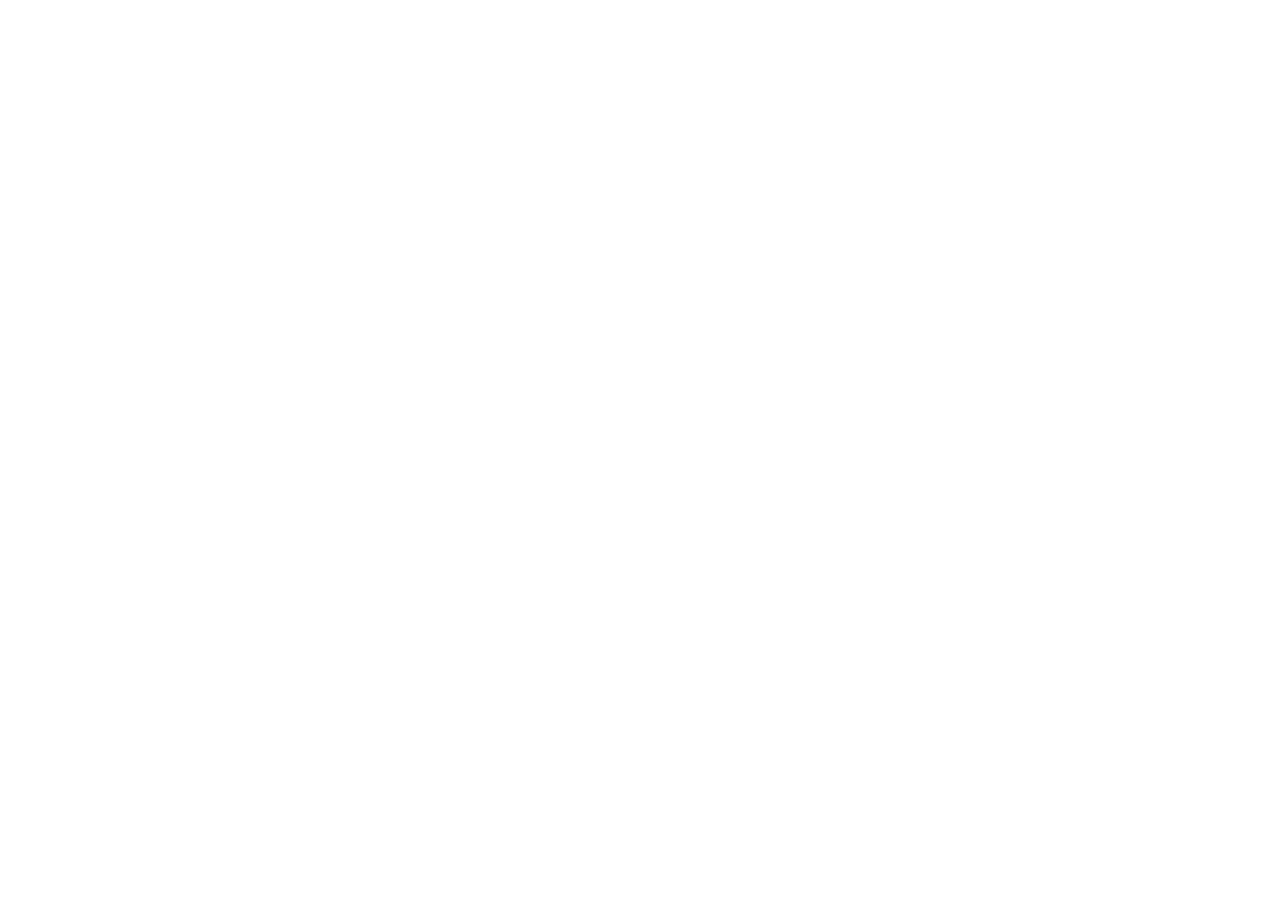
==== src/index.html @ 8ca7fc41 "initial commit" ====
<!DOCTYPE html>
<html lang="en">
<head>
    <meta charset="UTF-8">
    <meta http-equiv="X-UA-Compatible" content="IE=edge">
    <meta name="viewport" content="width=device-width, initial-scale=1.0">
    <title>Tech tips & tricks - Card component</title>
</head>
<body>
    
</body>
</html>
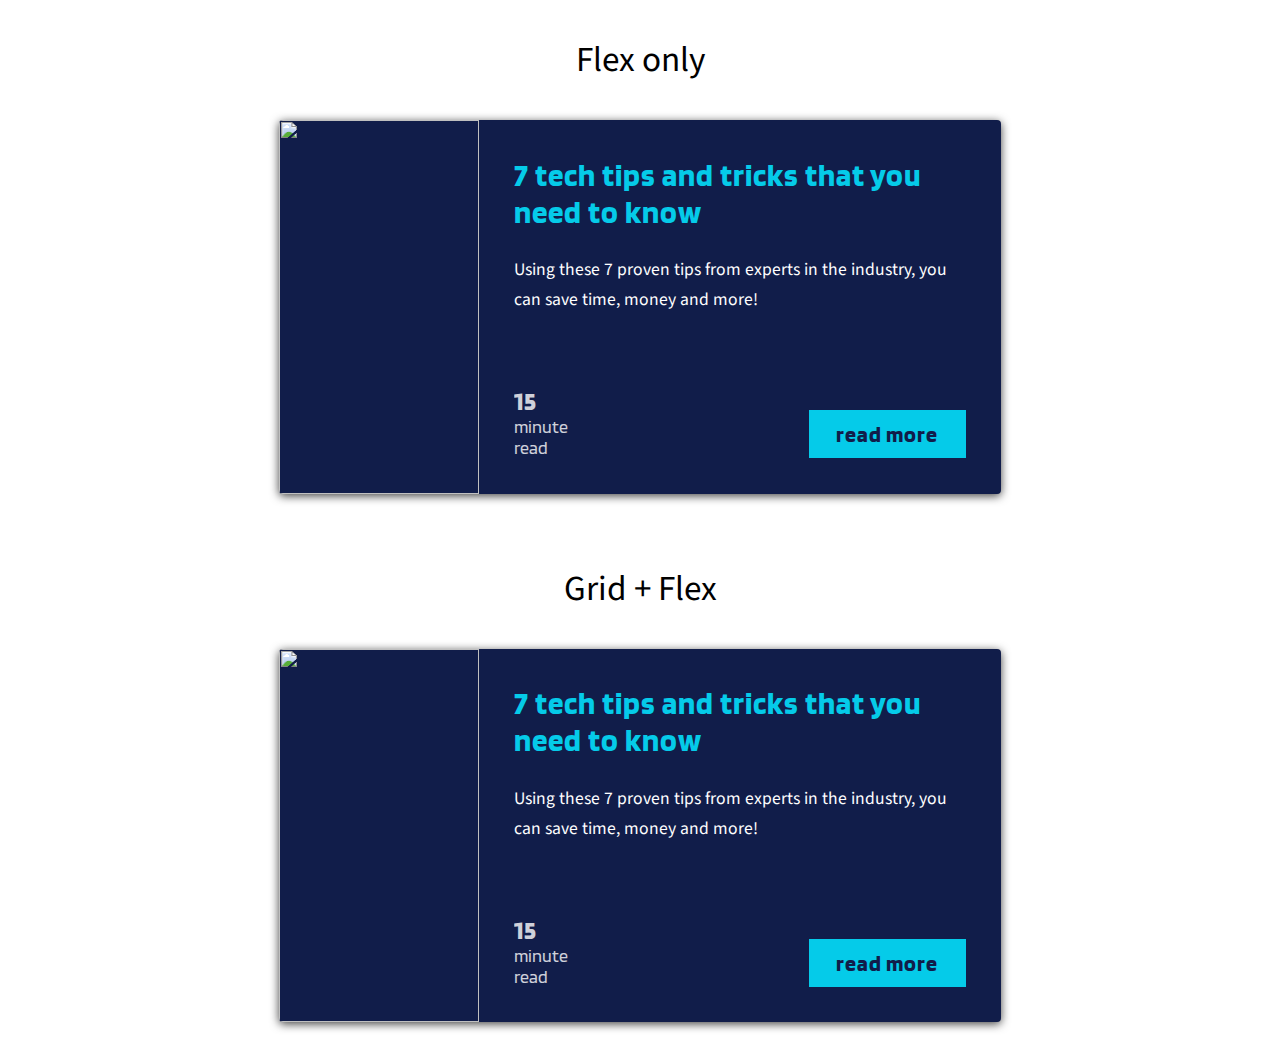
==== commit c2924de4: "add both flex, grid based implementations in one page" ====
--- a/src/index.html
+++ b/src/index.html
@@ -4,9 +4,40 @@
     <meta charset="UTF-8">
     <meta http-equiv="X-UA-Compatible" content="IE=edge">
     <meta name="viewport" content="width=device-width, initial-scale=1.0">
+    <link rel="stylesheet" href="css/styles_global.css">
+    <link rel="stylesheet" href="css/styles.css">
+    <link rel="stylesheet" href="css/styles_grid.css">
+    <link rel="preconnect" href="https://fonts.googleapis.com">
+    <link rel="preconnect" href="https://fonts.gstatic.com" crossorigin>
+    <link href="https://fonts.googleapis.com/css2?family=Blinker:wght@400;700&family=Source+Sans+Pro&display=swap" rel="stylesheet">
     <title>Tech tips & tricks - Card component</title>
 </head>
 <body>
-    
+    <div class="layout-container">
+        <p class="layout-title">Flex only</p>
+        <div class="card">
+            <img src="img/tech.jpg" alt="" class="card-img">
+            <div class="card-main">
+                <h2 class="card-title">7 tech tips and tricks that you need to know</h2>
+                <p class="card-text">Using these 7 proven tips from experts in the industry, you can save time, money and more!</p>
+                <div class="card-footer">
+                    <p class="card-read-time"><span>15</span> minute<br>read</p>
+                    <a href="#" class="card-read-more">read more</a>
+                </div>
+            </div>
+        </div>
+    </div>
+    <div class="layout-container">
+        <p class="layout-title">Grid + Flex</p>
+        <div class="grid-card">
+            <img src="img/tech.jpg" alt="" class="grid-card-img">
+            <h2 class="grid-card-title">7 tech tips and tricks that you need to know</h2>
+            <p class="grid-card-text">Using these 7 proven tips from experts in the industry, you can save time, money and more!</p>
+            <div class="grid-card-footer">
+                <p class="grid-card-read-time"><span>15</span> minute<br>read</p>
+                <a href="#" class="grid-card-read-more">read more</a>
+            </div>
+        </div>
+    </div>
 </body>
-</html>+</html>
--- a/src/css/styles_global.css
+++ b/src/css/styles_global.css
@@ -0,0 +1,18 @@
+body {
+    margin: 0;
+    display: flex;
+    flex-wrap: wrap;
+    justify-content: center;
+}
+
+.layout-container {
+    display: flex;
+    flex-direction: column;
+}
+
+.layout-title {
+    font-family: 'Source Sans Pro', sans-serif;
+    font-size: 2rem;
+    text-align: center;
+    margin-bottom: 0;
+}
--- a/src/css/styles.css
+++ b/src/css/styles.css
@@ -0,0 +1,105 @@
+.card {
+    background-color: #111D4A;
+    color: white;
+    border-radius: 4px;
+    box-shadow: 0px 2px 10px 0px rgba(0,0,0,0.75);
+    max-width: 21rem;
+    margin: 2em;
+    display: flex;
+    flex-direction: column;
+}
+
+.card-main {
+    padding: 2em;
+}
+
+.card-text {
+    font-family: 'Source Sans Pro', sans-serif;
+    font-size: 1rem;
+    line-height: 1.7;
+}
+
+.card-title,
+.card-read-time,
+.card-read-more {
+    font-family: 'Blinker', sans-serif;
+}
+
+.card-title {
+    font-size: 1.75rem;
+    letter-spacing: 1px;
+    color: #05CBE9;
+    margin-top: 0;
+}
+
+.card-read-more {
+    font-size: 1.25rem;
+    font-weight: 700;
+    letter-spacing: 1px;
+    text-decoration: none;
+    color: #111D4A;
+    background-color: #05CBE9;
+    padding: .5em 1.25em;
+    margin-top: 1em;
+    transform: scale(1.0);
+    transition: transform .2s;
+}
+
+.card-read-more:hover {
+    transform: scale(1.03);
+}
+
+.card-read-more:active {
+    background-color: aqua;
+}
+
+.card-read-time {
+    font-size: 1rem;
+    opacity: 0.8;
+    margin-bottom: 0;
+    margin-right: 1em;
+}
+
+.card-read-time span {
+    font-size: 1.5em;
+    font-weight: 700;
+    display: block;
+}
+
+.card-img {
+    min-height: 0;
+    min-width: 0;
+    height: 200px;
+    border-top-left-radius: 4px;
+    border-top-right-radius: 4px;
+    object-fit: cover;
+    flex: 1 0 auto;
+}
+
+.card-footer {
+    display: flex;
+    flex-wrap: wrap;
+    justify-content: space-between;
+    align-items: flex-end;
+    margin-top: 3em;
+}
+
+@media screen and (min-width: 32rem) {
+    html {
+        font-size: 110%;
+    }
+}
+
+@media screen and (min-width: 46rem) {
+    .card {
+        flex-direction: row;
+        max-width: 41rem;
+    }
+
+    .card-img {
+        width: 200px;
+        height: 100%;
+        border-top-right-radius: 0;
+        border-bottom-left-radius: 4px;
+    }
+}
--- a/src/css/styles_grid.css
+++ b/src/css/styles_grid.css
@@ -0,0 +1,116 @@
+.grid-card {
+    background-color: #111D4A;
+    color: white;
+    border-radius: 4px;
+    box-shadow: 0px 2px 10px 0px rgba(0,0,0,0.75);
+    max-width: 21rem;
+    margin: 2em;
+    display: grid;
+    grid-template-columns: 2em auto 2em;
+    grid-template-rows: 200px 2em auto auto 3em auto 2em;
+    grid-template-areas: "img img img"
+                         ". . ."
+                         ". title ."
+                         ". text ."
+                         ". . ."
+                         ". footer ."
+                         ". . .";
+}
+
+.grid-card-footer {
+    display: flex;
+    flex-wrap: wrap;
+    justify-content: space-between;
+    align-items: flex-end;
+    grid-area: footer;
+}
+
+.grid-card-text {
+    font-family: 'Source Sans Pro', sans-serif;
+    font-size: 1rem;
+    line-height: 1.7;
+    grid-area: text;
+    margin: 0;
+}
+
+.grid-card-title,
+.grid-card-read-time,
+.grid-card-read-more {
+    font-family: 'Blinker', sans-serif;
+}
+
+.grid-card-title {
+    font-size: 1.75rem;
+    letter-spacing: 1px;
+    color: #05CBE9;
+    grid-area: title;
+    margin-top: 0;
+}
+
+.grid-card-read-more {
+    font-size: 1.25rem;
+    font-weight: 700;
+    letter-spacing: 1px;
+    text-decoration: none;
+    color: #111D4A;
+    background-color: #05CBE9;
+    transform: scale(1.0);
+    transition: transform .2s;
+    padding: .5em 1.25em;
+    margin-top: 1em;
+}
+
+.grid-card-read-more:hover {
+    transform: scale(1.03);
+}
+
+.grid-card-read-more:active {
+    background-color: aqua;
+}
+
+.grid-card-read-time {
+    font-size: 1rem;
+    opacity: 0.8;
+    margin-bottom: 0;
+    margin-right: 1em;
+}
+
+.grid-card-read-time span {
+    font-size: 1.5em;
+    font-weight: 700;
+    display: block;
+}
+
+.grid-card-img {
+    border-top-left-radius: 4px;
+    border-top-right-radius: 4px;
+    width: 100%;
+    height: 100%;
+    object-fit: cover;
+    grid-area: img;
+}
+
+@media screen and (min-width: 32rem) {
+    html {
+        font-size: 110%;
+    }
+}
+
+@media screen and (min-width: 46rem) {
+    .grid-card {
+        max-width: 41rem;
+        grid-template-columns: 200px 2em auto auto auto 2em;
+        grid-template-rows: 2em auto auto 3em auto 2em;
+        grid-template-areas: "img . . ."
+                             "img . title ."
+                             "img . text ."
+                             "img . . ."
+                             "img . footer ."
+                             "img . . .";
+    }
+
+    .grid-card-img {
+        border-top-right-radius: 0;
+        border-bottom-left-radius: 4px;
+    }
+}
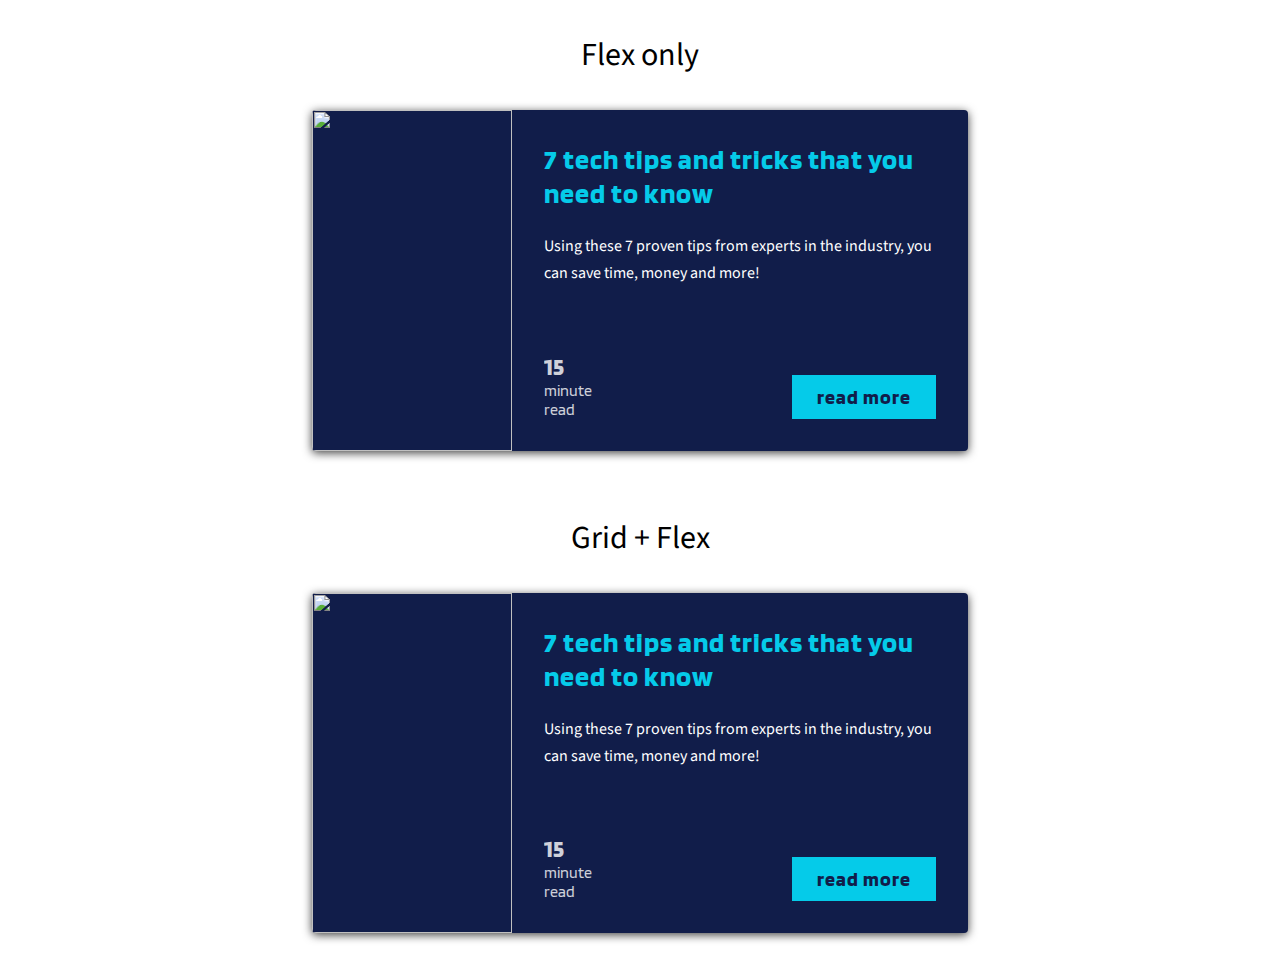
==== commit fc412b32: "wrap images in containers" ====
--- a/src/index.html
+++ b/src/index.html
@@ -4,9 +4,7 @@
     <meta charset="UTF-8">
     <meta http-equiv="X-UA-Compatible" content="IE=edge">
     <meta name="viewport" content="width=device-width, initial-scale=1.0">
-    <link rel="stylesheet" href="css/styles_global.css">
     <link rel="stylesheet" href="css/styles.css">
-    <link rel="stylesheet" href="css/styles_grid.css">
     <link rel="preconnect" href="https://fonts.googleapis.com">
     <link rel="preconnect" href="https://fonts.gstatic.com" crossorigin>
     <link href="https://fonts.googleapis.com/css2?family=Blinker:wght@400;700&family=Source+Sans+Pro&display=swap" rel="stylesheet">
@@ -15,12 +13,14 @@
 <body>
     <div class="layout-container">
         <p class="layout-title">Flex only</p>
-        <div class="card">
-            <img src="img/tech.jpg" alt="" class="card-img">
-            <div class="card-main">
+        <div class="card card-flex">
+            <div class="card-img-container-flex">
+                <img src="img/tech.jpg" alt="" class="card-img">
+            </div>
+            <div class="card-main card-main-flex">
                 <h2 class="card-title">7 tech tips and tricks that you need to know</h2>
                 <p class="card-text">Using these 7 proven tips from experts in the industry, you can save time, money and more!</p>
-                <div class="card-footer">
+                <div class="card-footer card-footer-flex">
                     <p class="card-read-time"><span>15</span> minute<br>read</p>
                     <a href="#" class="card-read-more">read more</a>
                 </div>
@@ -29,13 +29,15 @@
     </div>
     <div class="layout-container">
         <p class="layout-title">Grid + Flex</p>
-        <div class="grid-card">
-            <img src="img/tech.jpg" alt="" class="grid-card-img">
-            <h2 class="grid-card-title">7 tech tips and tricks that you need to know</h2>
-            <p class="grid-card-text">Using these 7 proven tips from experts in the industry, you can save time, money and more!</p>
-            <div class="grid-card-footer">
-                <p class="grid-card-read-time"><span>15</span> minute<br>read</p>
-                <a href="#" class="grid-card-read-more">read more</a>
+        <div class="card card-grid">
+            <div class="card-img-container-grid">
+                <img src="img/tech.jpg" alt="" class="card-img">
+            </div>
+            <h2 class="card-title card-title-grid">7 tech tips and tricks that you need to know</h2>
+            <p class="card-text card-text-grid">Using these 7 proven tips from experts in the industry, you can save time, money and more!</p>
+            <div class="card-footer card-footer-grid">
+                <p class="card-read-time"><span>15</span> minute<br>read</p>
+                <a href="#" class="card-read-more">read more</a>
             </div>
         </div>
     </div>
--- a/src/css/styles.css
+++ b/src/css/styles.css
@@ -1,22 +1,53 @@
+body {
+    margin: 0;
+    display: flex;
+    flex-wrap: wrap;
+    justify-content: center;
+}
+
+.layout-container {
+    display: flex;
+    flex-direction: column;
+}
+
+.layout-title {
+    font-family: 'Source Sans Pro', sans-serif;
+    font-size: 2rem;
+    text-align: center;
+    margin-bottom: 0;
+}
+
+/*=========== General card styles ===========*/
+
 .card {
     background-color: #111D4A;
     color: white;
     border-radius: 4px;
     box-shadow: 0px 2px 10px 0px rgba(0,0,0,0.75);
-    max-width: 21rem;
+    min-width: 16em;
+    max-width: 21em;
     margin: 2em;
-    display: flex;
-    flex-direction: column;
-}
-
-.card-main {
-    padding: 2em;
 }
 
 .card-text {
     font-family: 'Source Sans Pro', sans-serif;
     font-size: 1rem;
     line-height: 1.7;
+}
+
+.card-footer {
+    display: flex;
+    flex-wrap: wrap;
+    justify-content: space-between;
+    align-items: flex-end;
+}
+
+.card-img {
+    width: 100%;
+    height: 100%;
+    border-top-left-radius: 4px;
+    border-top-right-radius: 4px;
+    object-fit: cover;
 }
 
 .card-title,
@@ -39,14 +70,16 @@
     text-decoration: none;
     color: #111D4A;
     background-color: #05CBE9;
+    transform: scale(1.0);
+    transition: transform .2s;
     padding: .5em 1.25em;
     margin-top: 1em;
-    transform: scale(1.0);
-    transition: transform .2s;
 }
 
+.card-read-more:focus,
 .card-read-more:hover {
-    transform: scale(1.03);
+    outline: 2px solid white;
+    transform: scale(1.05);
 }
 
 .card-read-more:active {
@@ -66,40 +99,96 @@
     display: block;
 }
 
-.card-img {
-    min-height: 0;
-    min-width: 0;
-    height: 200px;
-    border-top-left-radius: 4px;
-    border-top-right-radius: 4px;
-    object-fit: cover;
-    flex: 1 0 auto;
+/*=========== Flex card styles ===========*/
+
+.card-flex {
+    display: flex;
+    flex-direction: column;
 }
 
-.card-footer {
-    display: flex;
-    flex-wrap: wrap;
-    justify-content: space-between;
-    align-items: flex-end;
+.card-main-flex {
+    padding: 2em;
+}
+
+.card-footer-flex {
     margin-top: 3em;
 }
 
-@media screen and (min-width: 32rem) {
-    html {
-        font-size: 110%;
-    }
+.card-img-container-flex {
+    flex-shrink: 0;
+    height: 12.5em;
+    overflow: hidden;
 }
 
-@media screen and (min-width: 46rem) {
-    .card {
-        flex-direction: row;
-        max-width: 41rem;
-    }
+/*=========== Flex + Grid card styles ===========*/
+
+.card-grid {
+    display: grid;
+    grid-template-columns: 2em auto 2em;
+    grid-template-rows: 12.5em 2em auto auto 3em auto 2em;
+    grid-template-areas: "img img img"
+                         ". . ."
+                         ". title ."
+                         ". text ."
+                         ". . ."
+                         ". footer ."
+                         ". . .";
+}
+
+.card-text-grid {
+    grid-area: text;
+    margin: 0;
+}
+
+.card-footer-grid {
+    grid-area: footer;
+}
+
+.card-img-container-grid {
+    grid-area: img;
+    overflow: hidden;
+}
+
+.card-title-grid {
+    grid-area: title;
+}
+
+/*************************************** HIGH RES ***************************************/
+
+@media screen and (min-width: 46em) {
+
+    /*=========== General card styles ===========*/
 
     .card-img {
-        width: 200px;
-        height: 100%;
         border-top-right-radius: 0;
         border-bottom-left-radius: 4px;
     }
+
+    .card {
+        max-width: 41em;
+    }
+
+    /*=========== Flex card styles ===========*/
+
+    .card-flex {
+        flex-direction: row;
+    }
+
+    .card-img-container-flex {
+        width: 12.5em;
+        height: 100%;
+    }
+
+    /*=========== Flex + Grid card styles ===========*/
+
+    .card-grid {
+        grid-template-columns: 12.5em 2em auto auto auto 2em;
+        grid-template-rows: 2em auto auto 3em auto 2em;
+        grid-template-areas: "img . . ."
+                             "img . title ."
+                             "img . text ."
+                             "img . . ."
+                             "img . footer ."
+                             "img . . .";
+    }
 }
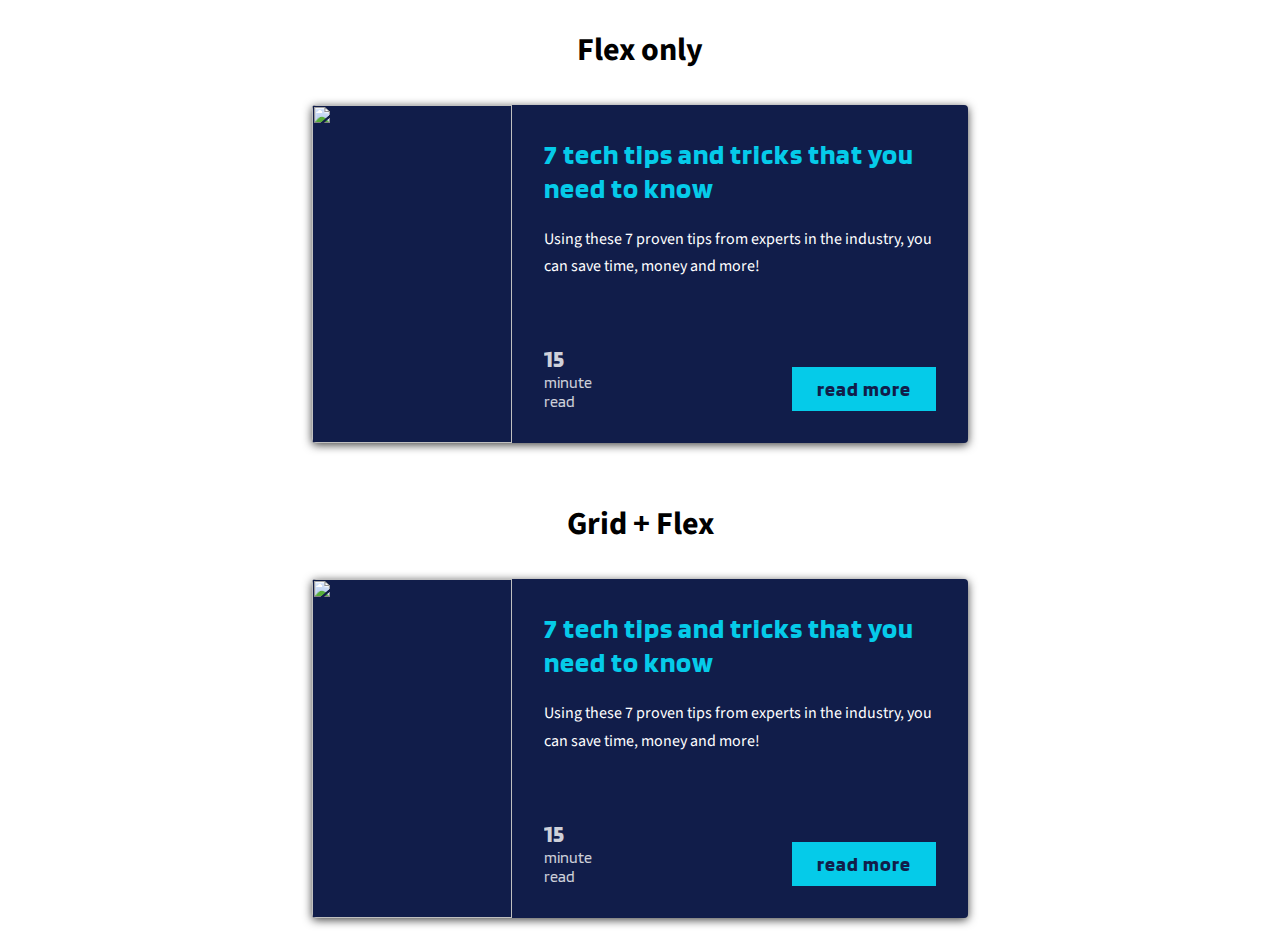
==== commit 24e2cadd: "use more appropriate semantic elements" ====
--- a/src/index.html
+++ b/src/index.html
@@ -4,42 +4,43 @@
     <meta charset="UTF-8">
     <meta http-equiv="X-UA-Compatible" content="IE=edge">
     <meta name="viewport" content="width=device-width, initial-scale=1.0">
+    <title>Tech tips & tricks - Card component</title>
     <link rel="stylesheet" href="css/styles.css">
     <link rel="preconnect" href="https://fonts.googleapis.com">
     <link rel="preconnect" href="https://fonts.gstatic.com" crossorigin>
     <link href="https://fonts.googleapis.com/css2?family=Blinker:wght@400;700&family=Source+Sans+Pro&display=swap" rel="stylesheet">
-    <title>Tech tips & tricks - Card component</title>
+    <script async src="https://unpkg.com/focus-visible"></script>
 </head>
 <body>
     <div class="layout-container">
-        <p class="layout-title">Flex only</p>
-        <div class="card card-flex">
+        <h2 class="layout-title">Flex only</h2>
+        <article class="card card-flex">
             <div class="card-img-container-flex">
                 <img src="img/tech.jpg" alt="" class="card-img">
             </div>
             <div class="card-main card-main-flex">
-                <h2 class="card-title">7 tech tips and tricks that you need to know</h2>
+                <h3 class="card-title">7 tech tips and tricks that you need to know</h3>
                 <p class="card-text">Using these 7 proven tips from experts in the industry, you can save time, money and more!</p>
                 <div class="card-footer card-footer-flex">
                     <p class="card-read-time"><span>15</span> minute<br>read</p>
-                    <a href="#" class="card-read-more">read more</a>
+                    <a href="#" aria-label="read the tech tips" class="card-read-more">read more</a>
                 </div>
             </div>
-        </div>
+        </article>
     </div>
     <div class="layout-container">
-        <p class="layout-title">Grid + Flex</p>
-        <div class="card card-grid">
+        <h2 class="layout-title">Grid + Flex</h2>
+        <article class="card card-grid">
             <div class="card-img-container-grid">
                 <img src="img/tech.jpg" alt="" class="card-img">
             </div>
-            <h2 class="card-title card-title-grid">7 tech tips and tricks that you need to know</h2>
+            <h3 class="card-title card-title-grid">7 tech tips and tricks that you need to know</h3>
             <p class="card-text card-text-grid">Using these 7 proven tips from experts in the industry, you can save time, money and more!</p>
             <div class="card-footer card-footer-grid">
                 <p class="card-read-time"><span>15</span> minute<br>read</p>
-                <a href="#" class="card-read-more">read more</a>
+                <a href="#" aria-label="read the tech tips" class="card-read-more">read more</a>
             </div>
-        </div>
+        </article>
     </div>
 </body>
 </html>
--- a/src/css/styles.css
+++ b/src/css/styles.css
@@ -17,6 +17,28 @@
     margin-bottom: 0;
 }
 
+/*=========== JS ===========*/
+
+.js-focus-visible :focus:not(.focus-visible) {
+    outline: none;
+}
+
+.js-focus-visible .focus-visible {
+    outline: 2px dashed white;
+    outline-offset: 2px;
+}
+
+@supports selector(:focus-visible) {
+    :focus:not(:focus-visible) {
+        outline: none;
+    }
+
+    :focus-visible {
+        outline: 2px dashed white;
+        outline-offset: 2px;
+    }
+}
+
 /*=========== General card styles ===========*/
 
 .card {
@@ -24,15 +46,22 @@
     color: white;
     border-radius: 4px;
     box-shadow: 0px 2px 10px 0px rgba(0,0,0,0.75);
-    min-width: 16em;
-    max-width: 21em;
+    min-width: 16rem;
+    max-width: 21rem;
     margin: 2em;
+}
+
+@media (hover:hover) {
+    .card:hover .card-img {
+        transform: scale(1.04) rotate(1deg);
+    }
 }
 
 .card-text {
     font-family: 'Source Sans Pro', sans-serif;
     font-size: 1rem;
     line-height: 1.7;
+    margin: 0;
 }
 
 .card-footer {
@@ -40,6 +69,7 @@
     flex-wrap: wrap;
     justify-content: space-between;
     align-items: flex-end;
+    margin-top: 3em;
 }
 
 .card-img {
@@ -48,6 +78,8 @@
     border-top-left-radius: 4px;
     border-top-right-radius: 4px;
     object-fit: cover;
+    transform: scale(1.0) rotate(0);
+    transition: transform 500ms;
 }
 
 .card-title,
@@ -61,6 +93,7 @@
     letter-spacing: 1px;
     color: #05CBE9;
     margin-top: 0;
+    margin-bottom: .75em;
 }
 
 .card-read-more {
@@ -70,20 +103,18 @@
     text-decoration: none;
     color: #111D4A;
     background-color: #05CBE9;
-    transform: scale(1.0);
-    transition: transform .2s;
     padding: .5em 1.25em;
     margin-top: 1em;
 }
 
-.card-read-more:focus,
-.card-read-more:hover {
-    outline: 2px solid white;
-    transform: scale(1.05);
+@media (hover:hover) {
+    .card-read-more:hover {
+        color: beige;
+    }
 }
 
 .card-read-more:active {
-    background-color: aqua;
+    transform: scale(1.02);
 }
 
 .card-read-time {
@@ -110,13 +141,9 @@
     padding: 2em;
 }
 
-.card-footer-flex {
-    margin-top: 3em;
-}
-
 .card-img-container-flex {
     flex-shrink: 0;
-    height: 12.5em;
+    height: 12.5rem;
     overflow: hidden;
 }
 
@@ -124,13 +151,12 @@
 
 .card-grid {
     display: grid;
-    grid-template-columns: 2em auto 2em;
-    grid-template-rows: 12.5em 2em auto auto 3em auto 2em;
+    grid-template-columns: 2rem auto 2rem;
+    grid-template-rows: 12.5rem 2rem auto auto auto 2rem;
     grid-template-areas: "img img img"
                          ". . ."
                          ". title ."
                          ". text ."
-                         ". . ."
                          ". footer ."
                          ". . .";
 }
@@ -165,7 +191,7 @@
     }
 
     .card {
-        max-width: 41em;
+        max-width: 41rem;
     }
 
     /*=========== Flex card styles ===========*/
@@ -175,19 +201,18 @@
     }
 
     .card-img-container-flex {
-        width: 12.5em;
+        width: 12.5rem;
         height: 100%;
     }
 
     /*=========== Flex + Grid card styles ===========*/
 
     .card-grid {
-        grid-template-columns: 12.5em 2em auto auto auto 2em;
-        grid-template-rows: 2em auto auto 3em auto 2em;
+        grid-template-columns: 12.5rem 2rem auto auto auto 2rem;
+        grid-template-rows: 2rem auto auto auto 2rem;
         grid-template-areas: "img . . ."
                              "img . title ."
                              "img . text ."
-                             "img . . ."
                              "img . footer ."
                              "img . . .";
     }
